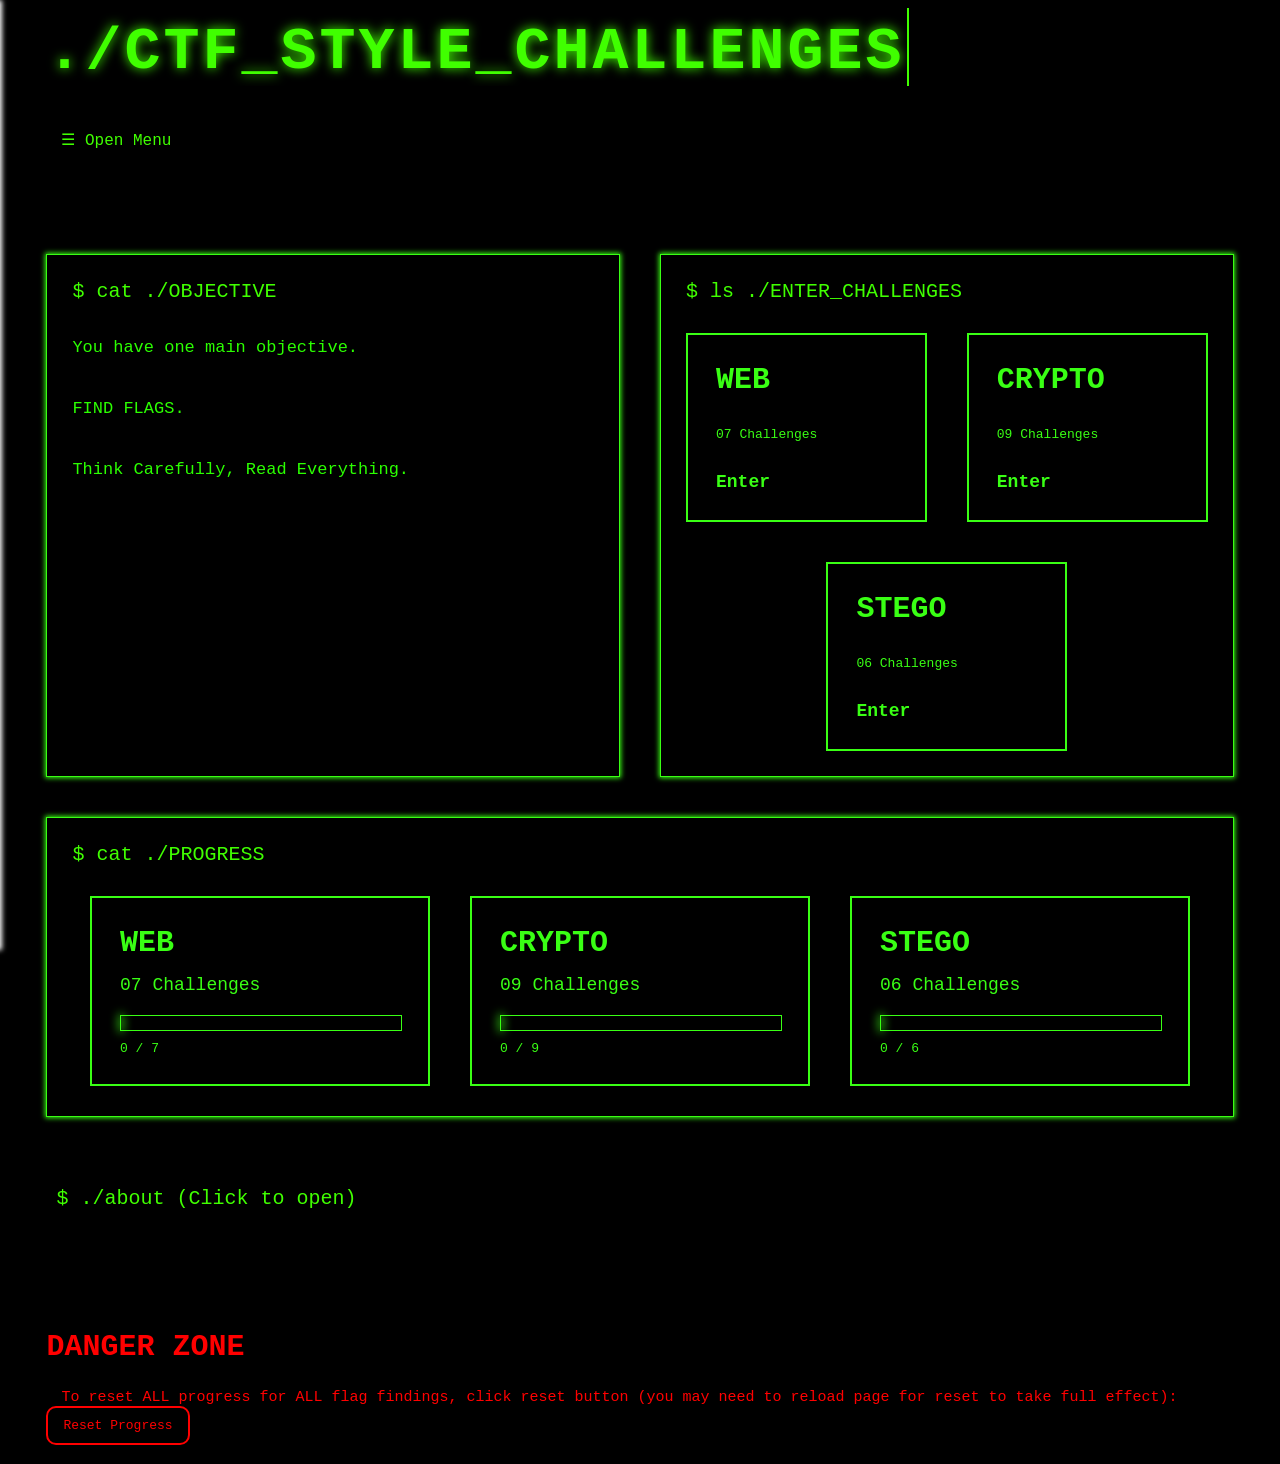
==== index.html @ 06935eb4 "basic clean up of the abouts so that the interface looks more clean idk - hopefully be better for li" ====
<code>
<!doctype html>
<html lang="en">


<head> 
<title>Home</title>
<link rel="stylesheet" href="styles/style.css">
<script src="allJS/home.js" defer ></script>
<script src="allJS/webchal.js" defer></script> 
<script src="allJS/progress.js" defer></script>

<meta name="view-transition" content="same-origin">

</head>

<header>
<div class = "typewriter-container">
<h1 style="padding-top: 10px;" class="typewriter-text">./CTF_STYLE_CHALLENGES</h1>
</div><br><br>
<button id="menu-btn" class="menu-btn">&#9776; Open Menu</button>
<br><br>
<nav id="sidebar" class="sidebar">
<div class="sidebar-links">
<a href="javascript:void(0)" class="closebtn" id="close-btn">&times;</a>
<a href="index.html">cd Home</a>
<a href="crypChal.html"> cd Crypto_Challenges</a>
<a href="webChal.html"> cd Web_Challenges</a>
<a href="picChal.html"> cd Stego_Challenges</a>
<a href="answers.html">cd Answers</a>
</div>

</header>



<body>
<div class="dashboard">
<div class="terminal-container objective-container">

    <div class="terminal-header">
            $ cat ./OBJECTIVE
    </div>

        <div class="terminal-content">
            <p>You have one main objective.<br><br>FIND FLAGS.<br><br>Think Carefully, Read Everything. 
            </p>
    </div>


</div>

<div class="terminal-container challenge-container">

    <div class="terminal-header">
            $ ls ./ENTER_CHALLENGES
    </div>

        <div class="challenge-grid">
            <a href="webChal.html" class="challenge-card web-card">
                <div class="challenge-title">WEB</div><br>
                <div class="chal-info">07 Challenges</div><br><br>
                <div class="enter-button">Enter</div>
                </a>
            <a href="crypChal.html" class="challenge-card crypto-card">
                <div class="challenge-title">CRYPTO</div><br>
                <div class="chal-info">09 Challenges</div><br><br>
                <div class="enter-button">Enter</div>
                </a>
            <a href="picChal.html" class="challenge-card stego-card">
                <div class="challenge-title">STEGO</div><br>
                <div class="chal-info">06 Challenges</div><br><br>
                <div class="enter-button">Enter</div>
                </a>
        </div>

</div>
<div class="terminal-container progress-container">

    <div class="terminal-header">
            $ cat ./PROGRESS
    </div>

<div class="challenge-grid2">
        <a href="webChal.html" class="challenge-card">
            <div class="challenge-title">WEB</div>
            <div class="challenge-info">
                07 Challenges
            </div>
            <div class="progress-bar">
                <div class="progress-fill web-progress"></div>
            </div>
            <div class="web-progress-text" id="web-progress-text">
                0 / 7
            </div>
        </a>
        <a href="crypChal.html" class="challenge-card">
            <div class="challenge-title">CRYPTO</div>
            <div class="challenge-info">
                09 Challenges
            </div>
            <div class="progress-bar">
                <div class="progress-fill crypto-progress"></div>
            </div>
            <div class="crypto-progress-text" id="crypto-progress-text">
                0 / 9
            </div>
        </a>

        <a href="picChal.html" class="challenge-card">
            <div class="challenge-title">STEGO</div>
            <div class="challenge-info">
                06 Challenges
            </div>
            <div class="progress-bar">
                <div class="progress-fill stego-progress"></div>
            </div>
            <div class="stego-progress-text" id="setgo-progress-text">
                0 / 6
            </div>
        </a>
        </div>


</div>
</div>
<div class="tester3" onclick="toggleOn2(this, event)">
        <span class="Preview" style="font-size: 20px;">$ ./about (Click to open)</span>       
    <p class="inner2">
    _ _ _ _ _ _ _ _ _ _ _ _ _ _ _ _ _ _ _ _ _ _ _ _ _ _ _ 
    _ _ _ _ _ _ _ _ _ _ _ _ _ _ _ _ _ _ _ _ _ _ _ _ _ _ _ 
    _ _ _ _ _ _ _ _ _ _ _  <br><br><br>
    Welcome to a little CTF Challenge Page!<br><br>
    The idea of this page was to create a selection 
    of easy to hard challenges that cover a range of different
    cryptography ciphers as well as web exploration challenges.
<br><br>
    On this page all resources needed to solve the cryptography 
    challenges are provided in the tools section on the challenge page.
    (Though I do encourage writing your own scripts or hand solving the problem
    where you are able too.)
    However to complete the web exploration style challenges you 
    will need to be able to use the inspect tool on your computer. 
<br><br><br>_ _ _ _ _ _ _ _ _ _ _ _ _ _ _ _ _ _ _ _ _ _ _ _ _ _ _ 
    _ _ _ _ _ _ _ _ _ _ _ _ _ _ _ _ _ _ _ _ _ _ _ _ _ _ _ 
    _ _ _ _ _ _ _ _ _ _ _  
</p>
<br>
</div>



<br><br><br><br>

<h2 class="DANGER">DANGER ZONE</h2>
<h class="DANGER-description">&emsp;To reset ALL progress for ALL flag findings, click reset button (you may need
    to reload page for reset to take full effect):</h>
<button id="reset-progress" class="reset-progress-btn">Reset Progress</button>



</html>
</code>
---- styles/style.css ----
@keyframes fade-in {
    from {
        opacity: 0;
    }
}

@keyframes fade-out {
    to {
        opacity: 0;
    }
}

@keyframes typing {
    from {
        width: 0;
    }

    to {
        width: 100%;
    }
}

@keyframes blink-caret {

    0%,
    100% {
        border-color: transparent;
    }

    50% {
        border-color: #40ff00;
    }
}

::view-transition-old(root) {
    animation: 0.5s ease-out both fade-out;
}

::view-transition-new(root) {
    animation: 0.5s ease-in both fade-in;
}



body {
    background-color: black;
    font-family: monospace;
    color: #40ff00;
    padding-left: 3%;
    padding-right: 3%;
}

header {
    font-family: monospace;
    color: #40ff00;
    font-size: 30px;
    text-shadow: 0 0 12px #40ff00;

}

.sidebar a {
    font-family: monospace;
    color: #ffffff;
    font-size: 70%;
}

.menu-btn {
    background-color: #000000;
    font-family: monospace;
    color: #40ff00;
    padding: 10px 15px;
    cursor: pointer;
    border: none;
    transition: all 0.3s ease;
    border-radius: 10px;
    font-size: large;

}



.sidebar {
    height: 100%;
    width: 300px;
    position: fixed;
    top: 0;
    left: -300px;
    background-color: #000000;
    padding-top: 50px;
    z-index: 100%;
    transition: left 0.3s ease-in-out;
    box-shadow: 2px 0 5px #ffffff;
    z-index: 999;
}

.sidebar.active {
    left: 0;
}

.sidebar .close-btn {
    position: absolute;
    position: absolute;
    top: 15px;
    right: 25px;
    font-size: 36px;
    color: #ffffff;
    text-decoration: none;
    cursor: pointer;
}

.sidebar-links a {
    padding: 15px 25px;
    text-decoration: none;
    font-size: 18px;
    color: #ffffff;
    display: block;
    transition: 0.2s;
    padding-left: 20px;
    text-shadow: 2px 0 5px #ffffff;
}








p {

    color: #2bff00;
    font-family: monospace;
}

.flagChecklist {
    list-style: none;
    padding: 0;
    display: flex;
    flex-wrap: wrap;
    gap: 15px;
}

.flagChecklist li {
    width: calc(33.333% - 10px);
    box-sizing: border-box;
}

#flagChecklist input[type="checkbox"] {
    appearance: none;
    width: 18px;
    height: 18px;
    border: 1px solid #40ff00;
    background-color: black;
    cursor: pointer;
    vertical-align: middle;
    margin-right: 8px;
}

#flagChecklist input[type="checkbox"]:checked {
    background-color: #40ff00;
    position: relative;
}

#flagChecklist input[type="checkbox"]:checked::after {
    content: "✔";
    color: black;
    font-size: 14px;
    font-weight: bold;
    position: absolute;
    left: 3px;
    top: -1px;
}

#flagChecklist input[type="checkbox"]:checked {
    background-color: #40ff00;
    box-shadow: 0 0 8px #40ff00;
    position: relative;
}

.DANGER {
    color: rgb(255, 0, 0);
    font-family: monospace;
    font-size: 30px;


}

.DANGER-description {
    color: rgb(255, 0, 0);
    font-family: monospace;
    font-size: 15px;


}

.reset-progress-btn {

    background-color: #000000;
    font-family: monospace;
    color: #ff0000;
    padding: 10px 15px;
    cursor: pointer;
    border: 2px solid #ff0000;
    transition: all 0.3s ease;
    border-radius: 10px;
    font-size: large;
    font-size: 13px;

}

.reset-progress-btn:hover {
    background-color: #1a1d23;
    cursor: pointer;

}

.hmm {
    color: #000000;
}

.typewriter-container {
    display: inline-block;
}

.typewriter-text {
    font-family: monospace;
    color: #40ff00;
    font-size: 60px !important;
    text-shadow: 0 0 12px #40ff00;

    display: inline-block;
    overflow: hidden;
    white-space: nowrap;

    border-right: 2px solid #40ff00;
    margin: 0 auto;
    letter-spacing: .05em;

    animation:
        typing 3.5s steps(44, end) forwards,
        blink-caret .75s step-end infinite;
}

.dashboard {
    display: grid !important;
    grid-template-columns: 1fr 1fr !important;
    gap: 40px !important;
    width: 100%;
    max-width: 1500px;
    margin: 60px auto;
}

.terminal-container {
    padding: 25px;
    min-height: 300px;
    box-sizing: border-box;
    border: .5px solid #39ff14;
    box-shadow: 0 0 5px 1px #39ff14;

}

.terminal-header {
    font-size: 20px;
    margin-bottom: 30px;
}

.terminal-content {
    font-size: 17px;
    line-height: 1.8;
}



.challenge-container {
    padding: 25px;
    min-height: 300px;
    box-sizing: border-box;
    border: .5px solid #39ff14;
    box-shadow: 0 0 5px 1px #39ff14;

}

.challenge-grid {
    display: grid;
    grid-template-columns: repeat(2, 1fr);
    gap: 20px;
}

.challenge-card {
    border: 1px solid #39ff14;
    padding: 25px;
    text-decoration: none;
    color: #39ff14;
    min-height: 180px;
    display: flex;
    flex-direction: column;
    justify-content: space-between;
    box-sizing: border-box;
    transition: 0.2s ease;
}

.challenge-card:hover {
    transform: translateY(-4px);
    box-shadow: 0 0 15px currentColor;

}

.challenge-info {
    font-size: 16px;
}

.web-card {
    border-color: #00eaff;
    color: #00eaff;
}

.crypto-card {
    border-color: #ff0099;
    color: #ff0099;
}

.challenge-title {
    font-size: 26px;
    font-weight: bold;
}

.enter-button {
    font-weight: bold;
}

.intro {
    font-size: 17px;
}

.challenge-section {
    margin-top: 80px;
    margin-bottom: 80px;
}

.challenge-section h2 {
    font-size: 28px;
    margin-bottom: 30px;
}


.challenge-grid {
    display: grid;
    grid-template-columns: repeat(2, 1fr);
    gap: 40px;
    max-width: 750px;
    margin: 0 auto;
}

.challenge-grid .challenge-card:nth-child(3) {
    grid-column: 1 / -1;
    width: calc(50% - 20px);
    justify-self: center;
}

.progress-container .challenge-grid2 {
    display: grid;
    grid-template-columns: repeat(3, 1fr);
    gap: 40px;
    max-width: 1100px;
    margin: 0 auto;
}



.challenge-card {
    display: block;
    border: 2px solid #39ff14;
    padding: 28px;
    text-decoration: none;
    color: #39ff14;

    transition: 0.2s ease;
}


.challenge-card:hover {
    box-shadow: 0 0 20px #39ff14;
    transform: translateY(-4px);
}


.challenge-title {
    font-size: 30px;
    font-weight: bold;
    margin-bottom: 15px;
}


.challenge-info {
    font-size: 18px;
    margin-bottom: 20px;
}


.progress-bar {
    width: 100%;
    height: 14px;
    border: 1px solid #39ff14;
    margin-bottom: 10px;
}


.progress-fill {
    height: 100%;
    width: 0%;
    background: #39ff14;
    box-shadow: 0 0 10px 2px #39ff14;
}


.challenge-progress {
    font-size: 16px;
    margin-bottom: 25px;
}


.enter-button {
    font-size: 18px;
    font-weight: bold;
}

.progress-container {
    grid-column: 1 / -1;
}


.tester3 {
    flex-direction: column;
    align-items: center;
    background-color: rgb(0, 0, 0);
    border: 0px solid #39ff14;
    border-radius: 8px;
    padding: 10px;
    transition: all 0.3s ease;
    overflow: visible;
    cursor: pointer;
    max-width: 10000;
}

.inner2 {
    width: auto;
    box-sizing: border-box;
    margin: 10px 0 0 0;
    padding: 0;
    background-color: black;
    max-height: 0;
    opacity: 0;
    overflow: hidden;
    transition: all 0.3s ease;


}

.tester3:hover {
    background-color: #1a1d23;
    transform: translateY(-3px);

}

.tester3.active {
    background-color: #000000;
    border-color: #39ff14;
}

.tester3.active .inner2 {
    max-height: 900px;
    opacity: 1;
    padding: 20px;
}
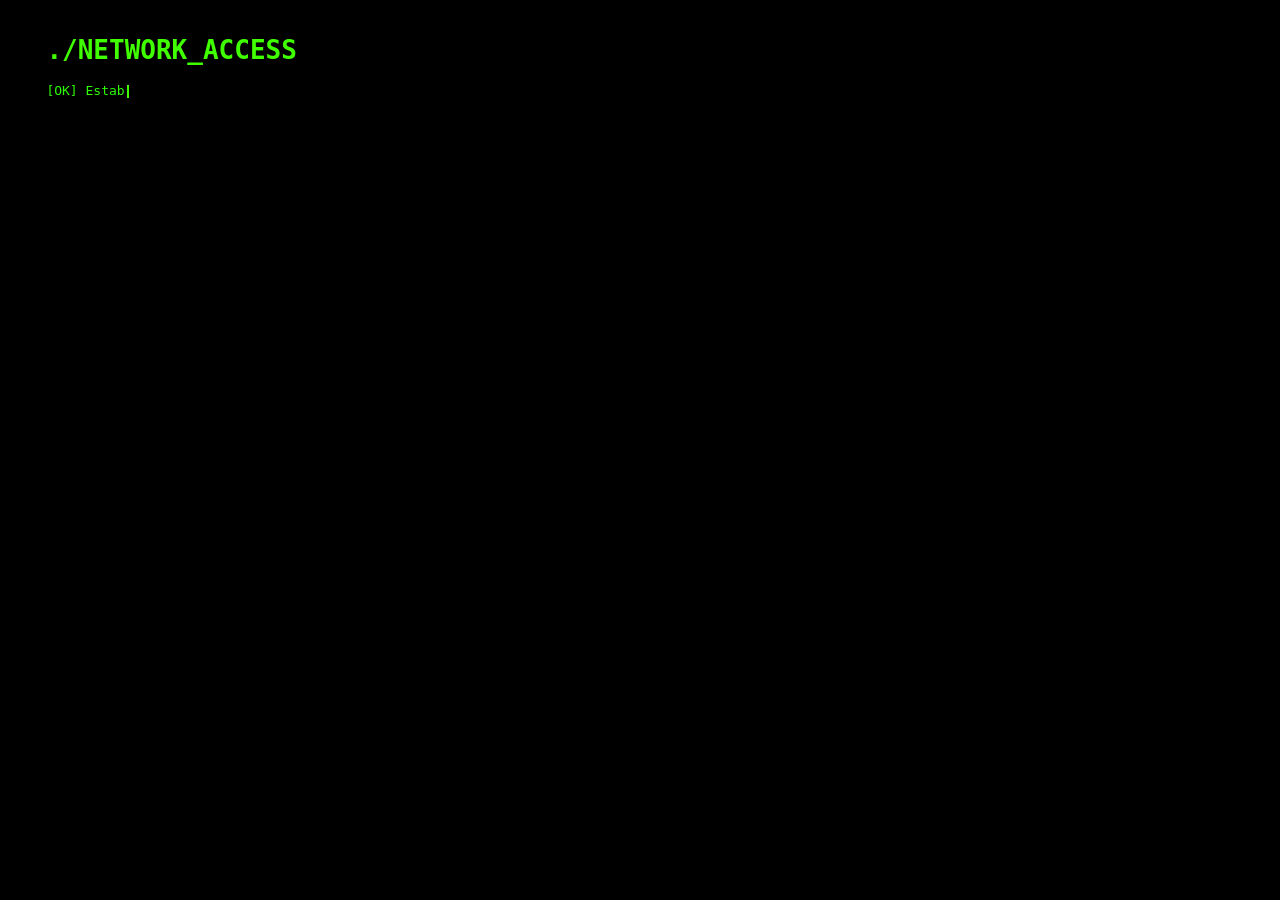
==== commit 026ac1ad: "ok so i added like the intro page thingy - ngl got some help with the typing thing - then used past " ====
--- a/index.html
+++ b/index.html
@@ -1,163 +1,126 @@
-<code>
-<!doctype html>
+<!DOCTYPE html>
 <html lang="en">
-
-
-<head> 
-<title>Home</title>
+<head>
 <link rel="stylesheet" href="styles/style.css">
-<script src="allJS/home.js" defer ></script>
-<script src="allJS/webchal.js" defer></script> 
-<script src="allJS/progress.js" defer></script>
-
 <meta name="view-transition" content="same-origin">
-
 </head>
-
-<header>
-<div class = "typewriter-container">
-<h1 style="padding-top: 10px;" class="typewriter-text">./CTF_STYLE_CHALLENGES</h1>
-</div><br><br>
-<button id="menu-btn" class="menu-btn">&#9776; Open Menu</button>
-<br><br>
-<nav id="sidebar" class="sidebar">
-<div class="sidebar-links">
-<a href="javascript:void(0)" class="closebtn" id="close-btn">&times;</a>
-<a href="index.html">cd Home</a>
-<a href="crypChal.html"> cd Crypto_Challenges</a>
-<a href="webChal.html"> cd Web_Challenges</a>
-<a href="picChal.html"> cd Stego_Challenges</a>
-<a href="answers.html">cd Answers</a>
-</div>
-
-</header>
 
 
 
-<body>
-<div class="dashboard">
-<div class="terminal-container objective-container">
-
-    <div class="terminal-header">
-            $ cat ./OBJECTIVE
-    </div>
-
-        <div class="terminal-content">
-            <p>You have one main objective.<br><br>FIND FLAGS.<br><br>Think Carefully, Read Everything. 
-            </p>
-    </div>
 
 
-</div>
+<body >
+    <div class = "typewriter-container">
+<h1 style="padding-top: 10px;">./NETWORK_ACCESS</h1>
 
-<div class="terminal-container challenge-container">
-
-    <div class="terminal-header">
-            $ ls ./ENTER_CHALLENGES
-    </div>
-
-        <div class="challenge-grid">
-            <a href="webChal.html" class="challenge-card web-card">
-                <div class="challenge-title">WEB</div><br>
-                <div class="chal-info">07 Challenges</div><br><br>
-                <div class="enter-button">Enter</div>
-                </a>
-            <a href="crypChal.html" class="challenge-card crypto-card">
-                <div class="challenge-title">CRYPTO</div><br>
-                <div class="chal-info">09 Challenges</div><br><br>
-                <div class="enter-button">Enter</div>
-                </a>
-            <a href="picChal.html" class="challenge-card stego-card">
-                <div class="challenge-title">STEGO</div><br>
-                <div class="chal-info">06 Challenges</div><br><br>
-                <div class="enter-button">Enter</div>
-                </a>
-        </div>
-
-</div>
-<div class="terminal-container progress-container">
-
-    <div class="terminal-header">
-            $ cat ./PROGRESS
-    </div>
-
-<div class="challenge-grid2">
-        <a href="webChal.html" class="challenge-card">
-            <div class="challenge-title">WEB</div>
-            <div class="challenge-info">
-                07 Challenges
-            </div>
-            <div class="progress-bar">
-                <div class="progress-fill web-progress"></div>
-            </div>
-            <div class="web-progress-text" id="web-progress-text">
-                0 / 7
-            </div>
-        </a>
-        <a href="crypChal.html" class="challenge-card">
-            <div class="challenge-title">CRYPTO</div>
-            <div class="challenge-info">
-                09 Challenges
-            </div>
-            <div class="progress-bar">
-                <div class="progress-fill crypto-progress"></div>
-            </div>
-            <div class="crypto-progress-text" id="crypto-progress-text">
-                0 / 9
-            </div>
-        </a>
-
-        <a href="picChal.html" class="challenge-card">
-            <div class="challenge-title">STEGO</div>
-            <div class="challenge-info">
-                06 Challenges
-            </div>
-            <div class="progress-bar">
-                <div class="progress-fill stego-progress"></div>
-            </div>
-            <div class="stego-progress-text" id="setgo-progress-text">
-                0 / 6
-            </div>
-        </a>
-        </div>
-
-
-</div>
-</div>
-<div class="tester3" onclick="toggleOn2(this, event)">
-        <span class="Preview" style="font-size: 20px;">$ ./about (Click to open)</span>       
-    <p class="inner2">
-    _ _ _ _ _ _ _ _ _ _ _ _ _ _ _ _ _ _ _ _ _ _ _ _ _ _ _ 
-    _ _ _ _ _ _ _ _ _ _ _ _ _ _ _ _ _ _ _ _ _ _ _ _ _ _ _ 
-    _ _ _ _ _ _ _ _ _ _ _  <br><br><br>
-    Welcome to a little CTF Challenge Page!<br><br>
-    The idea of this page was to create a selection 
-    of easy to hard challenges that cover a range of different
-    cryptography ciphers as well as web exploration challenges.
-<br><br>
-    On this page all resources needed to solve the cryptography 
-    challenges are provided in the tools section on the challenge page.
-    (Though I do encourage writing your own scripts or hand solving the problem
-    where you are able too.)
-    However to complete the web exploration style challenges you 
-    will need to be able to use the inspect tool on your computer. 
-<br><br><br>_ _ _ _ _ _ _ _ _ _ _ _ _ _ _ _ _ _ _ _ _ _ _ _ _ _ _ 
-    _ _ _ _ _ _ _ _ _ _ _ _ _ _ _ _ _ _ _ _ _ _ _ _ _ _ _ 
-    _ _ _ _ _ _ _ _ _ _ _  
+<p>
+        [OK] Establishing connection<br>
+        [OK] Encryption protocol initialised<br>
+        [OK] Network response received<br>
+        [!!] User clearance: UNVERIFIED<br>
+        [!!] Restricted directories: LOCKED<br>
+        [!!] Experience: ZERO<br>
+        [!!] Files Found: NONE<br>
 </p>
-<br>
-</div>
 
 
 
-<br><br><br><br>
+<h1 style="padding-top: 10px;">YOU HAVE FOUND THIS NETWORK</h1>
+<p>
+You have found this network. This means you are now tasked with a mission.<br>
+Within this network lies the hidden paths. These paths are only able to be solved by those<br>
+willing to look beyond the obvious, finding the little details.<br>
+Your mission is to recover 5 missing files. These files will be hidden and can be<br>
+recovered through completing the challenges. Once all challenges are compleat and the 5<br>
+missing files recovered there will be a final challenge to get the what is known as NODE_01.<br>
+</p>
 
-<h2 class="DANGER">DANGER ZONE</h2>
-<h class="DANGER-description">&emsp;To reset ALL progress for ALL flag findings, click reset button (you may need
-    to reload page for reset to take full effect):</h>
-<button id="reset-progress" class="reset-progress-btn">Reset Progress</button>
+<h1>$ cat ./MISSION_BRIEF</h1>
 
+<p>
+    Your objective is simple:<br><br>
+    
+    - Complete challenges and recover flags.<br><br>
+    - Develop your technical skills.<br><br>
+    - Earn experience and increase your clearance.<br><br>
+    - Unlock restricted directories and new environments.<br><br>
+    - Investigate anything that doesn't belong.<br><br>
 
+    Your progress is recorded. Your access is earned.
+</p>
+
+<h1 style="padding-top: 10px;" class="typewriter-text2">$ ./GAIN_ACCESS</h1>
+<p>
+    We are waiting...
+</p><br>
+<a href="main.html" class="welp">ENTER THE NETWORK</a>
+</div>
+</body>
 
 </html>
-</code>
+
+<script>
+document.addEventListener("DOMContentLoaded", () => {
+    const container = document.querySelector(".typewriter-container");
+    if (!container) return;
+    
+    const walker = document.createTreeWalker(
+        container,
+        NodeFilter.SHOW_TEXT
+    );
+    const textNodes = [];
+    while (walker.nextNode()) {
+        const node = walker.currentNode;
+        const text = node.textContent.trim();
+        if (text.length > 0) {
+            textNodes.push({
+                node: node,
+                text: text
+            });
+        }
+    }
+    
+    textNodes.forEach(item => {
+        item.node.textContent = "";
+    });
+    
+    const cursor = document.createElement("span");
+    cursor.className = "terminal-cursor";
+    let nodeIndex = 0;
+    let charIndex = 0;
+    const typingSpeed = 35;
+    const linePause = 100;
+    function typeNextCharacter() {
+        
+        if (nodeIndex >= textNodes.length) {
+            cursor.remove();
+            return;
+        }
+        const current = textNodes[nodeIndex];
+        const node = current.node;
+        const originalText = current.text;
+        
+        const parent = node.parentElement.closest("h1, p, a");
+        if (parent) {
+            parent.style.visibility = "visible";
+        }
+        
+        cursor.remove();
+        node.parentNode.insertBefore(cursor, node.nextSibling);
+        if (charIndex < originalText.length) {
+            
+            node.textContent += originalText[charIndex];
+            charIndex++;
+            setTimeout(typeNextCharacter, typingSpeed);
+        } else {
+            
+            cursor.remove();
+            nodeIndex++;
+            charIndex = 0
+            setTimeout(typeNextCharacter, linePause);
+        }
+    }
+    typeNextCharacter();
+
+});
+</script>
--- a/styles/style.css
+++ b/styles/style.css
@@ -471,4 +471,52 @@
     max-height: 900px;
     opacity: 1;
     padding: 20px;
-}+}
+.welp {
+    display: inline-block;
+    
+    padding: 12px 20px;
+    margin-top: 10px;
+
+    background-color: transparent;
+    color: #39ff14;
+    text-decoration: none;
+    font-family: monospace;
+    font-size: 15px;
+    letter-spacing: 1px;
+
+    transition: all 0.25s ease;
+}
+
+.welp:hover {
+    background-color: #39ff14;
+    color: black;
+    box-shadow: 0 0 12px #39ff14;
+    cursor: pointer;
+}
+
+.welp:active {
+    transform: scale(0.97);
+}
+
+.terminal-cursor {
+    display: inline-block;
+    width: 2px;
+    height: 1em;
+    background-color: #40ff00;
+    margin-left: 2px;
+    vertical-align: text-bottom;
+
+    animation: blink-caret 0.75s step-end infinite;
+}
+
+.type-line {
+    display: block;
+    visibility: hidden;
+    white-space: pre-wrap;
+}
+
+.type-line.typing {
+    visibility: visible;
+}
+
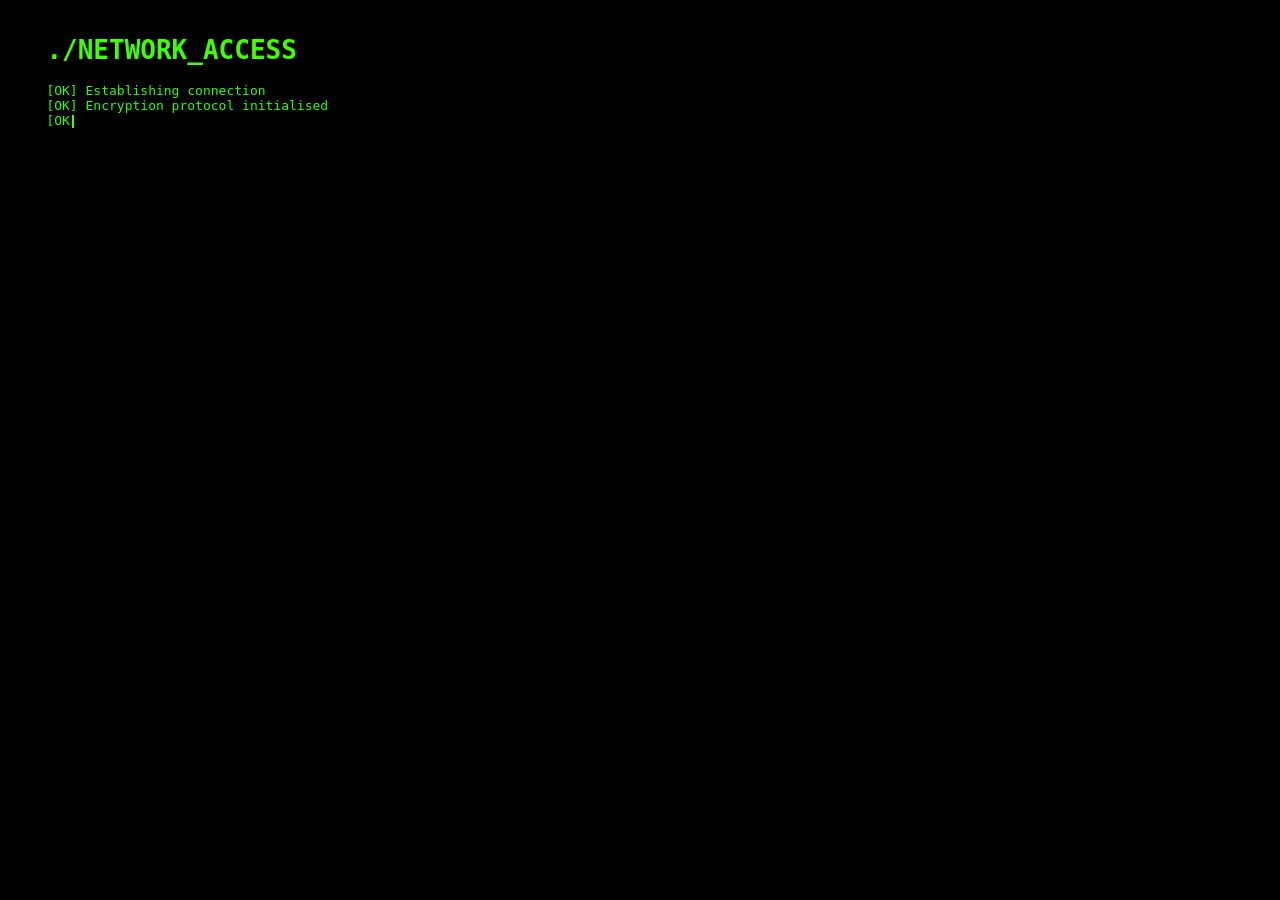
==== commit adb09164: "ok so setting up all files/folders - yeah i know its a lot but hopefully this is better for myself i" ====
--- a/index.html
+++ b/index.html
@@ -58,7 +58,7 @@
 </body>
 
 </html>
-
+<!-- Wondering why this is here and not in a js file like the rest of them... well I don't know either bro  -->
 <script>
 document.addEventListener("DOMContentLoaded", () => {
     const container = document.querySelector(".typewriter-container");
@@ -88,8 +88,8 @@
     cursor.className = "terminal-cursor";
     let nodeIndex = 0;
     let charIndex = 0;
-    const typingSpeed = 35;
-    const linePause = 100;
+    const typingSpeed = 10;
+    const linePause = 50;
     function typeNextCharacter() {
         
         if (nodeIndex >= textNodes.length) {
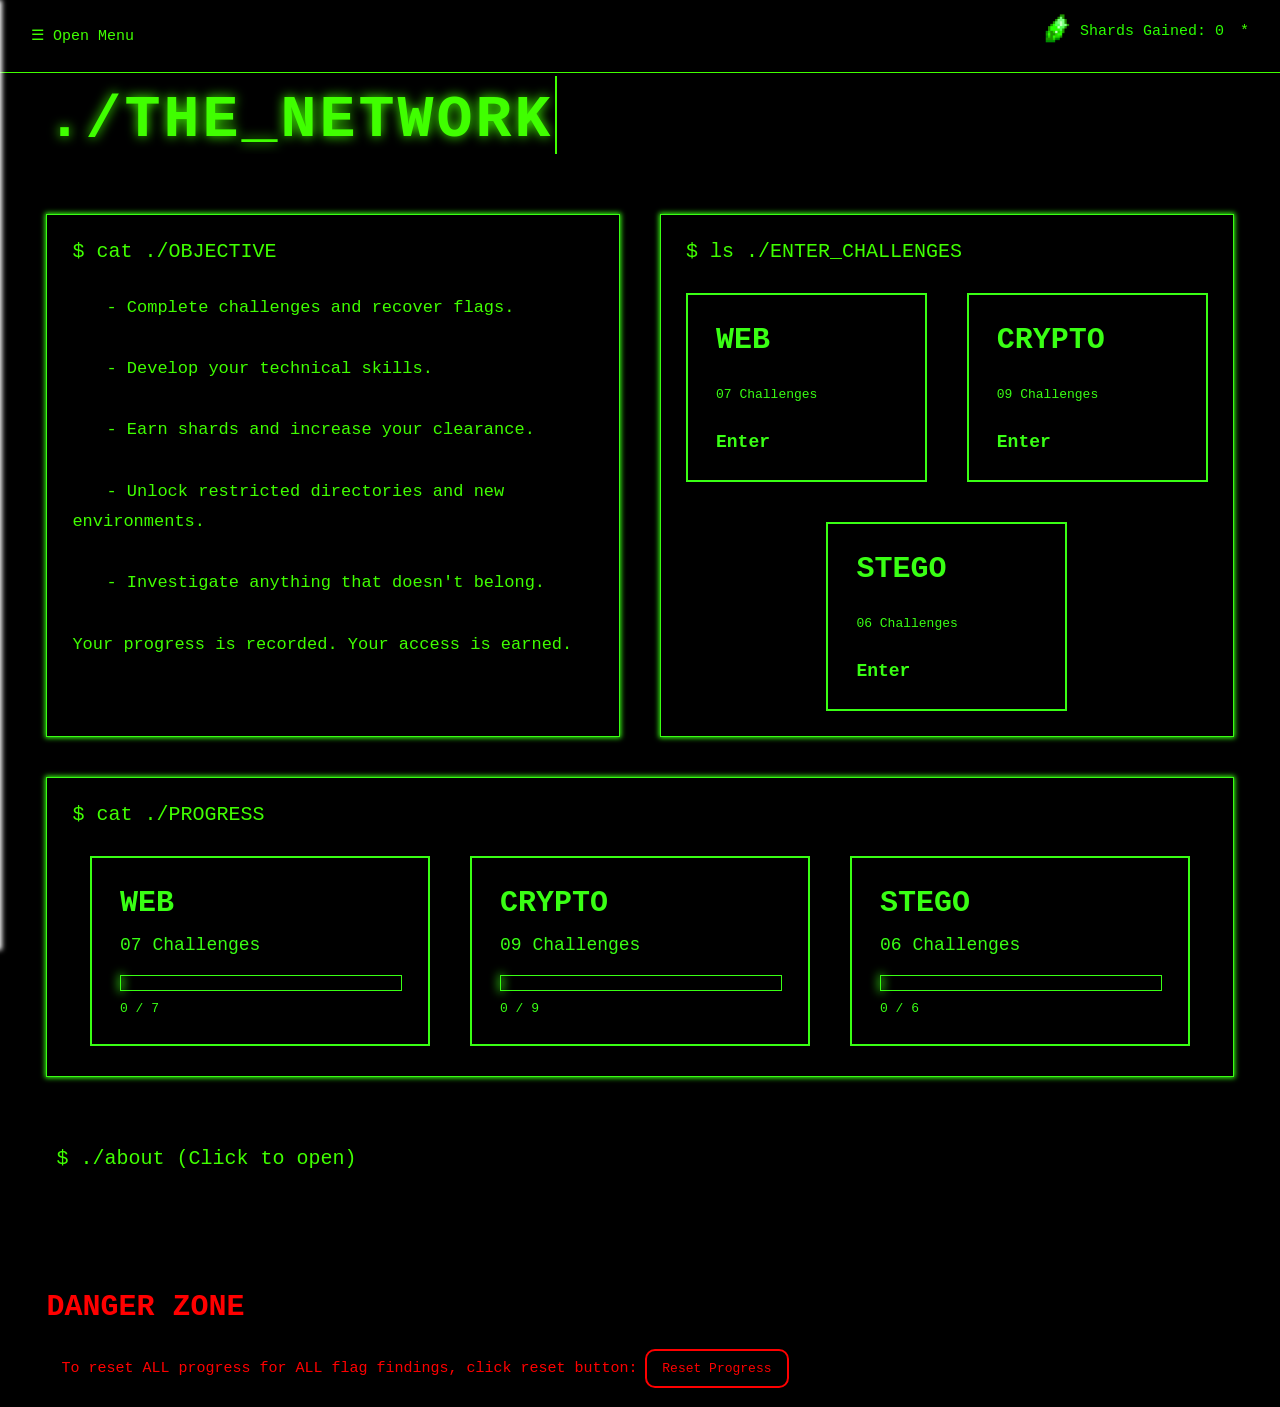
==== commit 1cd76ee2: "got the top bar mostly in (wanna add the pop up thing) got the shard pixel art in - first time doing" ====
--- a/index.html
+++ b/index.html
@@ -1,126 +1,184 @@
-<!DOCTYPE html>
+<code>
+<!doctype html>
 <html lang="en">
-<head>
+
+
+<head> 
+<title>Home</title>
 <link rel="stylesheet" href="styles/style.css">
+<script src="allJS/home.js" defer ></script>
+<script src="allJS/webchal.js" defer></script> 
+<script src="allJS/progress.js" defer></script>
+
 <meta name="view-transition" content="same-origin">
+
 </head>
+
+<header>
+
+<br><br>
+<nav id="sidebar" class="sidebar">
+<div class="sidebar-links">
+<a href="javascript:void(0)" class="closebtn" id="close-btn">&times;</a>
+<a href="index.html">cd Home</a>
+<a href="crypChal.html"> cd Crypto_Challenges</a>
+<a href="webChal.html"> cd Web_Challenges</a>
+<a href="picChal.html"> cd Stego_Challenges</a>
+<a href="answers.html">cd Answers</a>
+</div>
+
+</header>
 
 
 
+<body>
+
+    <div class="topbar">
+        <button id="menu-btn" class="menu-btn">&#9776; Open Menu</button>
+        <div class="pointContainerThing" style="transform: translateY(-10px);">
+            <p><img src="/pics/green.PNG" class="shardImage">Shards Gained: <span id="pointCounter"></span> <button id="thing-button" class="menu-btn"> * </button></p>
+        </div>
+    </div>
 
 
-<body >
     <div class = "typewriter-container">
-<h1 style="padding-top: 10px;">./NETWORK_ACCESS</h1>
-
-<p>
-        [OK] Establishing connection<br>
-        [OK] Encryption protocol initialised<br>
-        [OK] Network response received<br>
-        [!!] User clearance: UNVERIFIED<br>
-        [!!] Restricted directories: LOCKED<br>
-        [!!] Experience: ZERO<br>
-        [!!] Files Found: NONE<br>
-</p>
+        <h1 style="padding-top: 10px;" class="typewriter-text">./THE_NETWORK</h1>
+    </div>
 
 
 
-<h1 style="padding-top: 10px;">YOU HAVE FOUND THIS NETWORK</h1>
-<p>
-You have found this network. This means you are now tasked with a mission.<br>
-Within this network lies the hidden paths. These paths are only able to be solved by those<br>
-willing to look beyond the obvious, finding the little details.<br>
-Your mission is to recover 5 missing files. These files will be hidden and can be<br>
-recovered through completing the challenges. Once all challenges are compleat and the 5<br>
-missing files recovered there will be a final challenge to get the what is known as NODE_01.<br>
+<div class="dashboard">
+<div class="terminal-container objective-container">
+
+    <div class="terminal-header">
+            $ cat ./OBJECTIVE
+    </div>
+
+        <div class="terminal-content">
+            &emsp;&emsp;- Complete challenges and recover flags.<br><br>
+
+&emsp;&emsp;- Develop your technical skills.<br><br>
+
+&emsp;&emsp;- Earn shards and increase your clearance.<br><br>
+
+&emsp;&emsp;- Unlock restricted directories and new environments.<br><br>
+
+&emsp;&emsp;- Investigate anything that doesn't belong.<br><br>
+
+Your progress is recorded. Your access is earned. 
+            </p>
+    </div>
+
+
+</div>
+
+<div class="terminal-container challenge-container">
+
+    <div class="terminal-header">
+            $ ls ./ENTER_CHALLENGES
+    </div>
+
+        <div class="challenge-grid">
+            <a href="webChal.html" class="challenge-card web-card">
+                <div class="challenge-title">WEB</div><br>
+                <div class="chal-info">07 Challenges</div><br><br>
+                <div class="enter-button">Enter</div>
+                </a>
+            <a href="crypChal.html" class="challenge-card crypto-card">
+                <div class="challenge-title">CRYPTO</div><br>
+                <div class="chal-info">09 Challenges</div><br><br>
+                <div class="enter-button">Enter</div>
+                </a>
+            <a href="picChal.html" class="challenge-card stego-card">
+                <div class="challenge-title">STEGO</div><br>
+                <div class="chal-info">06 Challenges</div><br><br>
+                <div class="enter-button">Enter</div>
+                </a>
+        </div>
+
+</div>
+<div class="terminal-container progress-container">
+
+    <div class="terminal-header">
+            $ cat ./PROGRESS
+    </div>
+
+<div class="challenge-grid2">
+        <a href="webChal.html" class="challenge-card">
+            <div class="challenge-title">WEB</div>
+            <div class="challenge-info">
+                07 Challenges
+            </div>
+            <div class="progress-bar">
+                <div class="progress-fill web-progress"></div>
+            </div>
+            <div class="web-progress-text" id="web-progress-text">
+                0 / 7
+            </div>
+        </a>
+        <a href="crypChal.html" class="challenge-card">
+            <div class="challenge-title">CRYPTO</div>
+            <div class="challenge-info">
+                09 Challenges
+            </div>
+            <div class="progress-bar">
+                <div class="progress-fill crypto-progress"></div>
+            </div>
+            <div class="crypto-progress-text" id="crypto-progress-text">
+                0 / 9
+            </div>
+        </a>
+
+        <a href="picChal.html" class="challenge-card">
+            <div class="challenge-title">STEGO</div>
+            <div class="challenge-info">
+                06 Challenges
+            </div>
+            <div class="progress-bar">
+                <div class="progress-fill stego-progress"></div>
+            </div>
+            <div class="stego-progress-text" id="setgo-progress-text">
+                0 / 6
+            </div>
+        </a>
+        </div>
+
+
+</div>
+</div>
+<div class="tester3" onclick="toggleOn2(this, event)">
+        <span class="Preview" style="font-size: 20px;">$ ./about (Click to open)</span>       
+    <p class="inner2">
+    _ _ _ _ _ _ _ _ _ _ _ _ _ _ _ _ _ _ _ _ _ _ _ _ _ _ _ 
+    _ _ _ _ _ _ _ _ _ _ _ _ _ _ _ _ _ _ _ _ _ _ _ _ _ _ _ 
+    _ _ _ _ _ _ _ _ _ _ _  <br><br><br>
+    Welcome to a little CTF Challenge Page!<br><br>
+    The idea of this page was to create a selection 
+    of easy to hard challenges that cover a range of different
+    cryptography ciphers as well as web exploration challenges.
+<br><br>
+    On this page all resources needed to solve the cryptography 
+    challenges are provided in the tools section on the challenge page.
+    (Though I do encourage writing your own scripts or hand solving the problem
+    where you are able too.)
+    However to complete the web exploration style challenges you 
+    will need to be able to use the inspect tool on your computer. 
+<br><br><br>_ _ _ _ _ _ _ _ _ _ _ _ _ _ _ _ _ _ _ _ _ _ _ _ _ _ _ 
+    _ _ _ _ _ _ _ _ _ _ _ _ _ _ _ _ _ _ _ _ _ _ _ _ _ _ _ 
+    _ _ _ _ _ _ _ _ _ _ _  
 </p>
+<br>
+</div>
 
-<h1>$ cat ./MISSION_BRIEF</h1>
 
-<p>
-    Your objective is simple:<br><br>
-    
-    - Complete challenges and recover flags.<br><br>
-    - Develop your technical skills.<br><br>
-    - Earn experience and increase your clearance.<br><br>
-    - Unlock restricted directories and new environments.<br><br>
-    - Investigate anything that doesn't belong.<br><br>
 
-    Your progress is recorded. Your access is earned.
-</p>
+<br><br><br><br>
 
-<h1 style="padding-top: 10px;" class="typewriter-text2">$ ./GAIN_ACCESS</h1>
-<p>
-    We are waiting...
-</p><br>
-<a href="main.html" class="welp">ENTER THE NETWORK</a>
-</div>
-</body>
+<h2 class="DANGER">DANGER ZONE</h2>
+<h class="DANGER-description">&emsp;To reset ALL progress for ALL flag findings, click reset button:</h>
+<button id="reset-progress" class="reset-progress-btn">Reset Progress</button>
+
+
 
 </html>
-<!-- Wondering why this is here and not in a js file like the rest of them... well I don't know either bro  -->
-<script>
-document.addEventListener("DOMContentLoaded", () => {
-    const container = document.querySelector(".typewriter-container");
-    if (!container) return;
-    
-    const walker = document.createTreeWalker(
-        container,
-        NodeFilter.SHOW_TEXT
-    );
-    const textNodes = [];
-    while (walker.nextNode()) {
-        const node = walker.currentNode;
-        const text = node.textContent.trim();
-        if (text.length > 0) {
-            textNodes.push({
-                node: node,
-                text: text
-            });
-        }
-    }
-    
-    textNodes.forEach(item => {
-        item.node.textContent = "";
-    });
-    
-    const cursor = document.createElement("span");
-    cursor.className = "terminal-cursor";
-    let nodeIndex = 0;
-    let charIndex = 0;
-    const typingSpeed = 10;
-    const linePause = 50;
-    function typeNextCharacter() {
-        
-        if (nodeIndex >= textNodes.length) {
-            cursor.remove();
-            return;
-        }
-        const current = textNodes[nodeIndex];
-        const node = current.node;
-        const originalText = current.text;
-        
-        const parent = node.parentElement.closest("h1, p, a");
-        if (parent) {
-            parent.style.visibility = "visible";
-        }
-        
-        cursor.remove();
-        node.parentNode.insertBefore(cursor, node.nextSibling);
-        if (charIndex < originalText.length) {
-            
-            node.textContent += originalText[charIndex];
-            charIndex++;
-            setTimeout(typeNextCharacter, typingSpeed);
-        } else {
-            
-            cursor.remove();
-            nodeIndex++;
-            charIndex = 0
-            setTimeout(typeNextCharacter, linePause);
-        }
-    }
-    typeNextCharacter();
-
-});
-</script>
+</code>
--- a/styles/style.css
+++ b/styles/style.css
@@ -64,16 +64,49 @@
     font-size: 70%;
 }
 
+.topbar {
+    position:fixed;
+    top: 0px;
+    left: 0px;
+    width: 100%;
+    padding-bottom: 100px;
+    box-sizing: border-box;
+    display: flex;
+    align-items: center;
+    justify-content: space-between;
+    padding: 0px 24px;
+    font-family: monospace;
+    font-weight: normal;
+    font-size: 15px;
+    background-color: black;
+    border-bottom: 1px solid #40ff00;
+    z-index: 1;
+}
+
+.pointContainerThing{
+    padding: 0;
+}
+
 .menu-btn {
+    padding: 7px 7px;    
     background-color: #000000;
     font-family: monospace;
     color: #40ff00;
-    padding: 10px 15px;
     cursor: pointer;
     border: none;
     transition: all 0.3s ease;
     border-radius: 10px;
     font-size: large;
+    font-size: 15px;
+}
+
+.menu-btn:hover {
+    background-color: #1a1d23;
+}
+
+.shardImage{
+    width: 30px;
+    transform: translate(-8px, 8px);
 
 }
 
